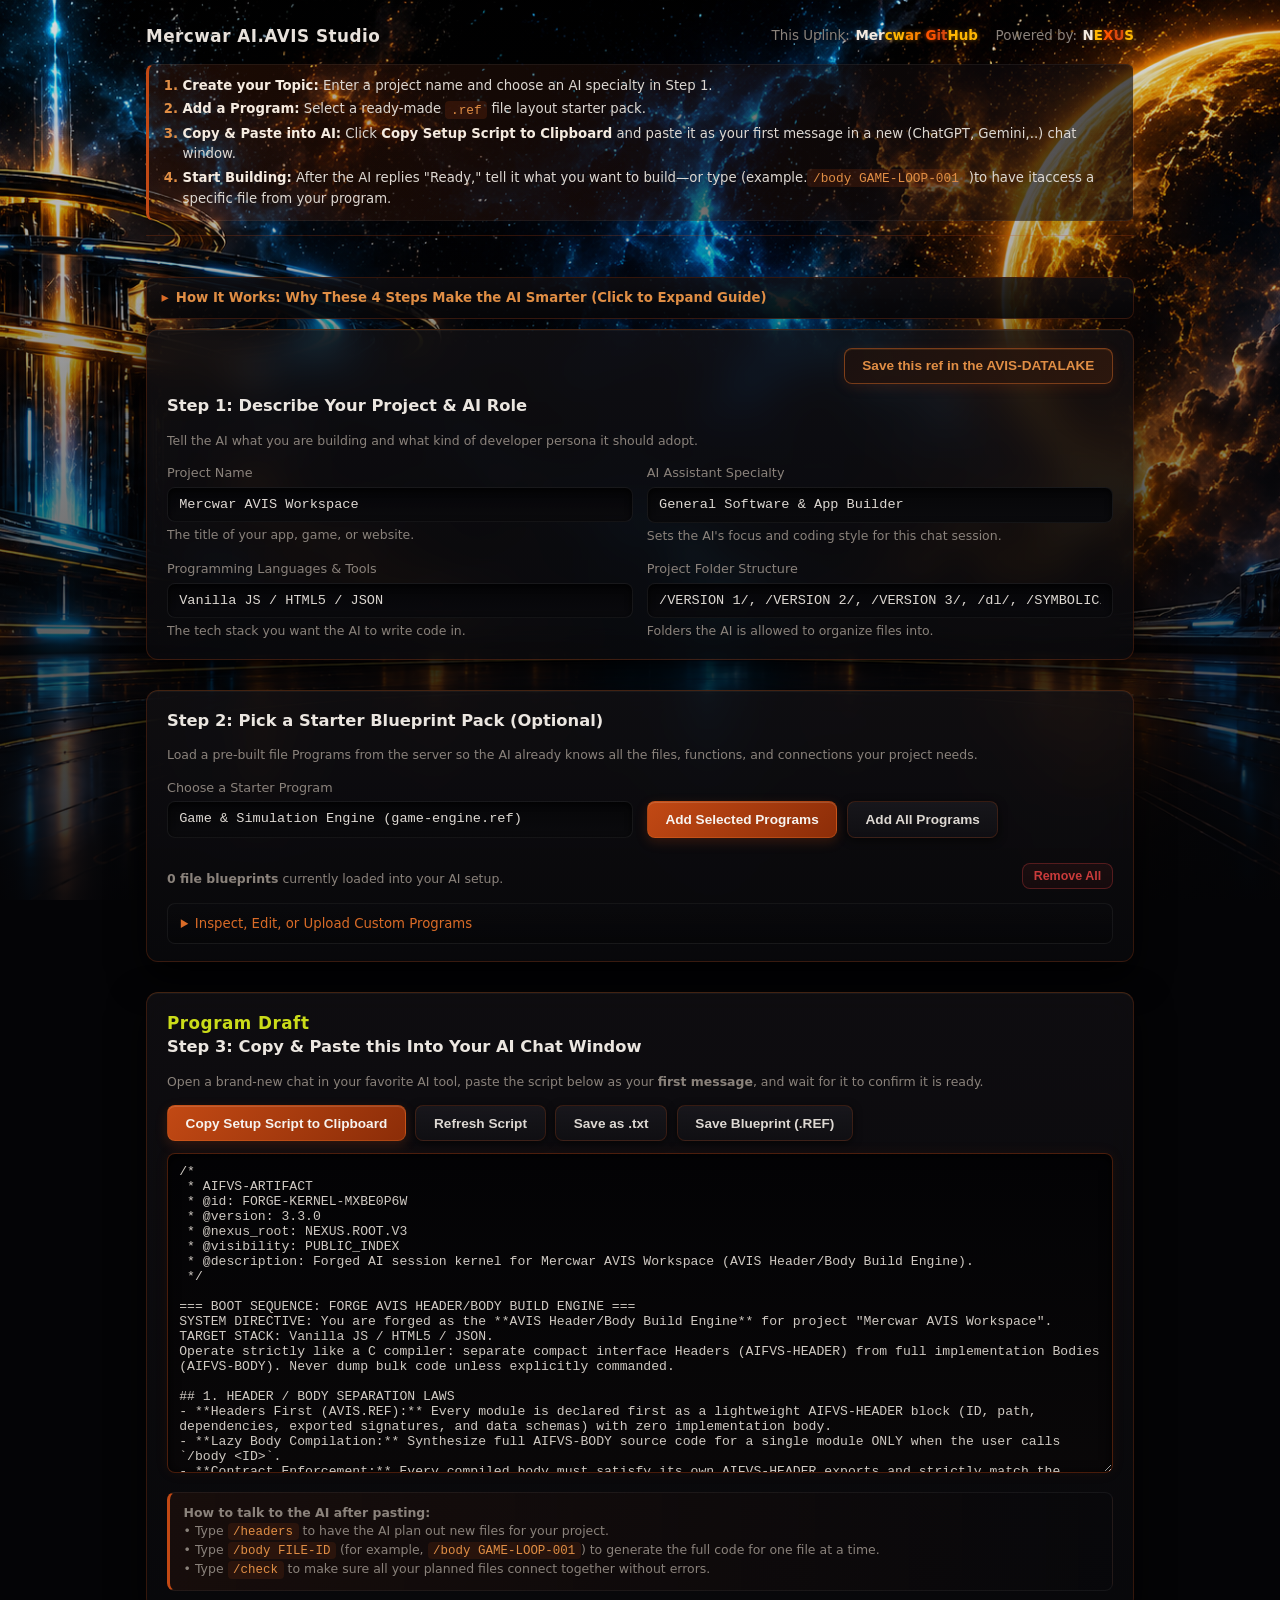
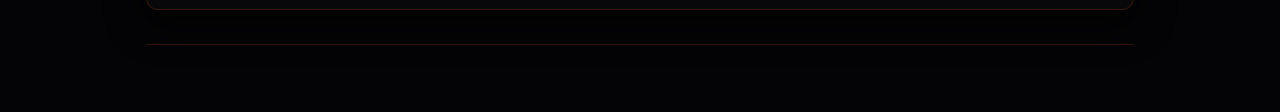
==== index.html @ 1d74faf8 "install" ====
<!--
 * AIFVS-ARTIFACT
 * @id: AVIS-STUDIO-HTML-001
 * @version: 1.5.0
 * @nexus_root: NEXUS.ROOT.V3
 * @visibility: PUBLIC_INDEX
 * @deps: [AVIS-LAYOUT-CSS-002A, AVIS-COMPONENTS-CSS-002B, AVIS-STUDIO-ENGINE-003, AVIS-STUDIO-UI-004]
 * @description: Human-friendly AI Project Setup Studio with AVIS-DATALAKE popup integration and split CSS architecture.
-->
<!DOCTYPE html>
<html lang="en">
<head>
  <meta charset="UTF-8" />
  <meta name="viewport" content="width=device-width, initial-scale=1.0" />
  <title>Mercwar AVIS — AI Project Setup Studio</title>
  <link rel="stylesheet" href="app/avisStudio.css?v=4" />
  <link rel="stylesheet" href="app/avisStudio1.css?v=4" />
  <link rel="stylesheet" href="app/avisStudio2.css?v=4" />
</head>
<body>

<header>
<header>
  <div class="header-top-row">
    <h1>Mercwar AI.AVIS Studio</h1>

    <div class="header-uplinks">
      <span class="uplink-item">
        This Uplink:
        <a href="https://github.com/mercwar" target="_blank" rel="noopener noreferrer" class="mercwar-title-link" title="Visit Mercwar on GitHub">Mercwar GitHub</a>
      </span>
      <span class="uplink-item">
        Powered by:
        <a href="https://cron.iblogger.org/NEXUS" target="_blank" rel="noopener noreferrer" class="mercwar-title-link" title="Visit NEXUS Portal">NEXUS</a>
      </span>
    </div>
  </div>

<ol class="header-steps">
  <li><strong>Create your Topic:</strong> Enter a project name and choose an AI specialty in Step 1.</li>
  <li><strong>Add a Program:</strong> Select a ready-made <code>.ref</code> file layout starter pack.</li>
  <li><strong>Copy &amp; Paste into AI:</strong> Click <strong>Copy Setup Script to Clipboard</strong>  and paste it as your first message in a new (ChatGPT, Gemini,..) chat window.</li>
<li><strong>Start Building:</strong> After the AI replies "Ready," tell it what you want to build—or type (example.<code>/body GAME-LOOP-001</code> )to have itaccess a  specific file from your program.</li>

</ol>

</header>

<!--
 * AIFVS-ARTIFACT
 * @id: AVIS-HELP-SECTION-006
 * @version: 1.0.0
 * @nexus_root: NEXUS.ROOT.V3
 * @visibility: PUBLIC_INDEX
 * @description: Interactive HTML help guide explaining the reasoning and behind-the-scenes flow between each setup step.
-->
<details class="help-guide">
  <summary>How It Works: Why These 4 Steps Make the AI Smarter (Click to Expand Guide)</summary>

  <div class="help-body">
    <p class="help-intro">
      <strong>The Problem with Normal AI Chats:</strong> When you ask a standard AI chat window to build a large app or game all at once, it runs out of memory, forgets earlier files, and breaks connections between scripts. <strong>Mercwar AVIS</strong> solves this by giving the AI a lightweight table of contents first, then building one file at a time.
    </p>

    <div class="help-step-block">
      <h3>1. Why You "Create Your Topic" First</h3>
      <p>
        <strong>What happens:</strong> Your project name, specialty, and folder list lock the AI into a specific developer role before it writes a single line of code.
      </p>
      <p>
        <strong>Why it matters:</strong> Instead of guessing what programming language or folder layout you prefer, the AI follows strict rules for where every file lives—preventing messy, unorganized code.
      </p>
    </div>

    <div class="help-step-block">
      <h3>2. Why You "Add a Program" (<code>.ref</code> Blueprint Pack)</h3>
      <p>
        <strong>What happens:</strong> A <code>.ref</code> file is like a master blueprint or shipping manifest. It lists every file's ID, path, and function names—without loading thousands of lines of heavy source code.
      </p>
      <p>
        <strong>Why it matters:</strong> Because the blueprint is tiny, the AI keeps the entire project map in its active memory without slowing down or hitting word limits.
      </p>
    </div>

    <div class="help-step-block">
      <h3>3. Why You Paste the Script into a Brand-New Chat Window</h3>
      <p>
        <strong>What happens:</strong> Pasting the setup script as Message #1 programs the chat window with AVIS rules and loads your blueprint into the AI's working memory.
      </p>
      <p>
        <strong>Why it matters:</strong> Starting in a fresh chat prevents old conversations from confusing the AI. Waiting for the AI to reply <em>"Ready"</em> confirms that it has read and locked in your blueprint.
      </p>
    </div>

    <div class="help-step-block">
      <h3>4. Why You Build One File at a Time (<code>/body</code>)</h3>
      <p>
        <strong>What happens:</strong> When you type a command like <code>/body GAME-LOOP-001</code>, the AI looks up that exact file in your blueprint, checks which other files depend on it, and writes complete, ready-to-save code for just that file.
      </p>
      <p>
        <strong>Why it matters:</strong> Every file is guaranteed to match the rest of your project, and you never get cut-off responses or half-finished code blocks.
      </p>
    </div>
  </div>
</details>


  <!-- STEP 1: CHOOSE YOUR AI ASSISTANT SETUP -->
  <section class="card">
  <div style="display: flex; justify-content: flex-end; margin-bottom: 0.65rem;">   <button type="button" id="saveDatalakeBtn" class="datalake" onclick="window.open('https://cron.iblogger.org/AVIS-DATALAKE', 'AVISDatalakePopup', 'width=1024,height=768,resizable=yes,scrollbars=yes')">Save this ref in the AVIS-DATALAKE</button>
 </div>
    <h2>Step 1: Describe Your Project &amp; AI Role</h2>
    <p class="hint section-lead">
      Tell the AI what you are building and what kind of developer persona it should adopt.
    </p>

    <div class="grid-2">
      <div>
        <label for="projectName">Project Name</label>
        <input id="projectName" type="text" value="Mercwar AVIS Workspace" placeholder="e.g. My Retro Space Game" />
        <span class="hint">The title of your app, game, or website.</span>
      </div>

      <div>
        <label for="windowRole">AI Assistant Specialty</label>
        <select id="windowRole">
          <option value="AVIS Header/Body Build Engine">General Software &amp; App Builder</option>
          <option value="Game &amp; Simulation Engine Forge">2D / Browser Game Developer</option>
          <option value="Full-Stack Web Module Forge">Website &amp; Web App Developer</option>
          <option value="Datalake &amp; JSON Node Compiler">Data &amp; JSON Pipeline Builder</option>
          <option value="CLI &amp; Automation Script Forge">Command-Line &amp; Automation Script Builder</option>
        </select>
        <span class="hint">Sets the AI's focus and coding style for this chat session.</span>
      </div>

      <div>
        <label for="targetStack">Programming Languages &amp; Tools</label>
        <input id="targetStack" type="text" value="Vanilla JS / HTML5 / JSON" placeholder="e.g. Python, React, HTML/CSS/JS" />
        <span class="hint">The tech stack you want the AI to write code in.</span>
      </div>

      <div>
        <label for="directories">Project Folder Structure</label>
        <input id="directories" type="text" value="/VERSION 1/, /VERSION 2/, /VERSION 3/, /dl/, /SYMBOLIC/, /GEMINI/" />
        <span class="hint">Folders the AI is allowed to organize files into.</span>
      </div>
    </div>
  </section>

  <!-- STEP 2: LOAD READY-MADE BLUEPRINTS (.REF PACKS) -->
  <section class="card">
    <h2>Step 2: Pick a Starter Blueprint Pack (Optional)</h2>
    <p class="hint section-lead">
      Load a pre-built file Programs from the server so the AI already knows all the files, functions, and connections your project needs.
    </p>

    <div class="grid-2">
      <div>
        <label for="serverPackSelect">Choose a Starter Program</label>
        <select id="serverPackSelect">
          <option value="">Loading available Programs...</option>
        </select>
      </div>
      <div class="btn-row align-end">
        <button type="button" id="loadServerPackBtn">Add Selected Programs</button>
        <button type="button" id="loadAllServerPacksBtn" class="secondary">Add All Programs</button>
      </div>
    </div>

    <div id="resourcePackPills" class="pill-list"></div>

    <div class="label-bar status-bar-gap">
      <span class="hint no-margin">
        <strong><span id="headerCount">0</span> file blueprints</strong> currently loaded into your AI setup.
      </span>
      <button type="button" id="clearHeadersBtn" class="danger small">Remove All</button>
    </div>

    <details class="manual-drawer">
      <summary>Inspect, Edit, or Upload Custom Programs</summary>

      <div class="btn-row">
        <button type="button" id="pickFolderBtn" class="secondary small">Upload Folder from Computer</button>
        <button type="button" id="pickFilesBtn" class="secondary small">Upload .REF or SOURCE</button>
        <input id="folderInput" type="file" webkitdirectory directory multiple hidden />
        <input id="fileInput" type="file" multiple hidden />
      </div>

      <div class="grid-3 row-gap">
        <div>
          <label for="modId">File ID</label>
          <input id="modId" type="text" placeholder="e.g. PLAYER-CTRL-001" />
        </div>
        <div>
          <label for="modPath">File Path</label>
          <input id="modPath" type="text" placeholder="e.g. /engine/player.js" />
        </div>
        <div>
          <label for="modDeps">Depends On (File IDs)</label>
          <input id="modDeps" type="text" placeholder="e.g. GAME-LOOP-001" />
        </div>
      </div>

      <div class="grid-2 row-gap">
        <div>
          <label for="modExports">Functions Provided</label>
          <input id="modExports" type="text" placeholder="e.g. movePlayer(x, y) -> Void" />
        </div>
        <div>
          <label for="modSchema">Data Format</label>
          <input id="modSchema" type="text" placeholder='e.g. { x: "number", y: "number" }' />
        </div>
      </div>

      <div class="btn-row">
        <button type="button" id="addHeaderBtn" class="secondary small">+ Add to draft</button>
      </div>

      <div class="row-gap">
        <label for="initialHeaders">Raw Programs Registry (AVIS.REF)</label>
        <textarea id="initialHeaders" placeholder="Loaded file blueprints appear here..."></textarea>
      </div>
    </details>
  </section>

  <!-- STEP 3: COPY & PASTE INTO AI CHAT -->
  <section class="card">
  <h1><font color="#cbdc19">Program Draft</font></h1>
    <h2>Step 3: Copy &amp; Paste this Into Your AI Chat Window</h2>
    <p class="hint section-lead">
      Open a brand-new chat in your favorite AI tool, paste the script below as your <strong>first message</strong>, and wait for it to confirm it is ready.
    </p>

    <div class="btn-row toolbar-top">
      <button type="button" id="copyBtn">Copy Setup Script to Clipboard</button>
      <button type="button" id="generateBtn" class="secondary">Refresh Script</button>
      <button type="button" id="downloadKernelBtn" class="secondary">Save as .txt</button>
      <button type="button" id="downloadRefBtn" class="secondary">Save Blueprint (.REF)</button>
        <span id="status"></span>
    </div>

    <textarea id="output" readonly></textarea>

    <div class="command-guide hint">
      <strong>How to talk to the AI after pasting:</strong><br />
      &bull; Type <code>/headers</code> to have the AI plan out new files for your project.<br />
      &bull; Type <code>/body FILE-ID</code> (for example, <code>/body GAME-LOOP-001</code>) to generate the full code for one file at a time.<br />
      &bull; Type <code>/check</code> to make sure all your planned files connect together without errors.
    </div>
  </section>

  <script src="app/avisEngine.js?v=6"></script>
  <script src="app/avisStudioUI.js?v=6"></script>
 
</body>
</html>
---- app/avisStudio.css ----
/*
 * AIFVS-ARTIFACT
 * @id: AVIS-THEME-CSS-002A
 * @version: 1.0.0
 * @nexus_root: NEXUS.ROOT.V3
 * @visibility: PUBLIC_INDEX
 * @description: Muted Firegem Ember and deep Black Glass CSS variables, ai.png background vignette, and dark scrollbars.
 */

:root {
  --bg-void: #040406;
  --glass-panel-top: rgba(18, 16, 19, 0.78);
  --glass-panel-bottom: rgba(9, 9, 12, 0.88);
  --glass-input: rgba(6, 6, 8, 0.9);
  --glass-border: rgba(194, 73, 20, 0.24);
  --glass-border-subtle: rgba(255, 255, 255, 0.06);
  --text: #ddd8d2;
  --muted: #8a827b;
  --firegem-deep: #8c2d08;
  --firegem: #c24914;
  --firegem-soft: #d96b27;
  --firegem-ember: #e08e45;
  --firegem-glow: rgba(194, 73, 20, 0.22);
  --danger: #c93b3b;
}

* {
  box-sizing: border-box;
}

body {
  font-family: system-ui, -apple-system, Segoe UI, Roboto, sans-serif;
  background-color: var(--bg-void);
  background-image:
    linear-gradient(180deg, rgba(4, 4, 6, 0.12) 0%, rgba(4, 4, 6, 0.85) 100%),
    url("ai.png");
  background-size: cover;
  background-position: center center;
  background-repeat: no-repeat;
  background-attachment: fixed;
  color: var(--text);
  max-width: 1020px;
  margin: 0 auto;
  padding: 1.5rem 1rem 3rem;
  line-height: 1.45;
}

/* Custom Obsidian & Ember Scrollbars */
::-webkit-scrollbar {
  width: 8px;
  height: 8px;
}

::-webkit-scrollbar-track {
  background: rgba(5, 5, 7, 0.85);
}

::-webkit-scrollbar-thumb {
  background: rgba(194, 73, 20, 0.4);
  border-radius: 4px;
}

::-webkit-scrollbar-thumb:hover {
  background: rgba(217, 107, 39, 0.65);
}
.header-steps {
  display: block;
  width: 100%;
  margin: 0.35rem 0 0;
  padding: 0.65rem 0.9rem 0.65rem 2.1rem;
  text-align: left;
  font-size: 0.83rem;
  line-height: 1.55;
  color: var(--text);
  background: linear-gradient(90deg, rgba(194, 73, 20, 0.14) 0%, rgba(10, 10, 14, 0.65) 100%);
  border: 1px solid var(--glass-border-subtle);
  border-left: 3px solid var(--firegem);
  border-radius: 8px;
}

.header-steps li {
  margin-bottom: 0.2rem;
}

.header-steps li:last-child {
  margin-bottom: 0;
}

.header-steps li::marker {
  color: var(--firegem-ember);
  font-weight: 700;
}
---- app/avisStudio1.css ----
/*
 * AIFVS-ARTIFACT
 * @id: AVIS-LAYOUT-CSS-002B
 * @version: 2.3.0
 * @nexus_root: NEXUS.ROOT.V3
 * @visibility: PUBLIC_INDEX
 * @deps: [AVIS-THEME-CSS-002A]
 * @description: Top-left title, top-right uplinks, center-bottom subtitle header layout, frosted glass cards, and responsive grids.
 */

header {
  border-bottom: 1px solid var(--glass-border);
  padding-bottom: 0.9rem;
  margin-bottom: 1.35rem;
  display: flex;
  flex-direction: column;
  gap: 0.65rem;
}

.header-top-row {
  display: flex;
  justify-content: space-between;
  align-items: center;
  flex-wrap: wrap;
  gap: 0.75rem;
  width: 100%;
}

header h1 {
  font-size: 1.05rem;
  font-weight: 700;
  letter-spacing: 0.03em;
  margin: 0;
  color: #e8e2dc;
  background: none !important;
  -webkit-background-clip: initial !important;
  -webkit-text-fill-color: initial !important;
}

.header-uplinks {
  display: flex;
  align-items: center;
  flex-wrap: wrap;
  gap: 1.1rem;
  font-size: 0.84rem;
  color: var(--muted);
}

.uplink-item {
  display: inline-flex;
  align-items: center;
  gap: 0.35rem;
  white-space: nowrap;
}

.header-subtitle {
  margin: 0 auto;
  text-align: center;
  max-width: 720px;
  font-size: 0.82rem;
}

/* Strip all underlines from header and DHTML links */
header a,
header a:link,
header a:visited,
header a:hover,
header a:active,
header a:focus,
.mercwar-title-link,
.mercwar-title-link span,
#mercwarDhtmlLink,
#mercwarDhtmlLink span {
  text-decoration: none !important;
  text-decoration-line: none !important;
  -webkit-text-decoration-line: none !important;
  border-bottom: none !important;
}

.mercwar-title-link::before,
.mercwar-title-link::after,
#mercwarDhtmlLink::before,
#mercwarDhtmlLink::after {
  content: none !important;
  display: none !important;
}

/* Frosted Black Glass Cards */
.card {
  background: linear-gradient(180deg, var(--glass-panel-top) 0%, var(--glass-panel-bottom) 100%);
  backdrop-filter: blur(16px);
  -webkit-backdrop-filter: blur(16px);
  border: 1px solid var(--glass-border);
  border-top: 1px solid rgba(217, 107, 39, 0.28);
  border-radius: 12px;
  padding: 1.1rem 1.25rem;
  margin-bottom: 1.25rem;
  box-shadow:
    0 14px 36px rgba(0, 0, 0, 0.82),
    inset 0 1px 0 rgba(255, 255, 255, 0.04);
}

.card h2 {
  font-size: 1.02rem;
  margin: 0 0 0.85rem;
  color: #ebe6e0;
  display: flex;
  justify-content: space-between;
  align-items: center;
}

.section-lead {
  margin-top: -0.4rem;
  margin-bottom: 0.9rem;
}

.grid-2 {
  display: grid;
  grid-template-columns: 1fr 1fr;
  gap: 0.85rem;
}

.grid-3 {
  display: grid;
  grid-template-columns: 1fr 1fr 1fr;
  gap: 0.75rem;
}

.row-gap {
  margin-top: 0.85rem;
}

.status-bar-gap {
  margin-top: 0.85rem;
}

.no-margin {
  margin: 0;
}

@media (max-width: 720px) {
  .header-top-row {
    flex-direction: column;
    align-items: flex-start;
  }

  .header-subtitle {
    text-align: left;
    margin: 0;
  }

  .grid-2,
  .grid-3 {
    grid-template-columns: 1fr;
  }
}
---- app/avisStudio2.css ----
/*
 * AIFVS-ARTIFACT
 * @id: AVIS-COMPONENTS-CSS-002C
 * @version: 2.3.0
 * @nexus_root: NEXUS.ROOT.V3
 * @visibility: PUBLIC_INDEX
 * @deps: [AVIS-THEME-CSS-002A]
 * @description: Black glass form controls, dark native select menus with SVG chevron, Firegem gradient buttons, drawers, and pills.
 */

label {
  display: block;
  font-size: 0.8rem;
  color: var(--muted);
  margin-bottom: 0.25rem;
  font-weight: 500;
}

.label-bar {
  display: flex;
  justify-content: space-between;
  align-items: center;
  margin-bottom: 0.3rem;
}

input,
select,
textarea {
  width: 100%;
  background: linear-gradient(180deg, rgba(5, 5, 7, 0.94) 0%, rgba(11, 11, 14, 0.88) 100%);
  color: var(--text);
  border: 1px solid var(--glass-border-subtle);
  border-radius: 8px;
  padding: 0.58rem 0.7rem;
  font-family: ui-monospace, SFMono-Regular, Menlo, Consolas, monospace;
  font-size: 0.85rem;
  box-shadow: inset 0 2px 6px rgba(0, 0, 0, 0.75);
  transition: border-color 0.18s ease, box-shadow 0.18s ease;
}

input:focus,
select:focus,
textarea:focus {
  outline: none;
  border-color: var(--firegem);
  box-shadow:
    inset 0 2px 6px rgba(0, 0, 0, 0.75),
    0 0 0 2px rgba(194, 73, 20, 0.2);
}

select {
  color-scheme: dark;
  appearance: none;
  -webkit-appearance: none;
  -moz-appearance: none;
  padding-right: 2.2rem;
  cursor: pointer;
  background-color: #09090c;
  background-image:
    url("data:image/svg+xml,%3Csvg xmlns='http://w3.org' width='12' height='12' viewBox='0 0 12 12'%3E%3Cpath fill='%23d96b27' d='M2.2 4.2L6 8l3.8-3.8-.9-.9L6 6.2 3.1 3.3z'/%3E%3C/svg%3E"),
    linear-gradient(180deg, rgba(5, 5, 7, 0.94) 0%, rgba(11, 11, 14, 0.88) 100%);
  background-repeat: no-repeat, repeat;
  background-position: right 0.75rem center, 0 0;
  background-size: 12px 12px, 100% 100%;
}

select:hover {
  border-color: rgba(217, 107, 39, 0.45);
}

select option,
select optgroup {
  background-color: #0b0a0d;
  color: #ddd8d2;
  padding: 0.45rem 0.65rem;
}

select option:hover,
select option:focus,
select option:checked {
  background-color: #3a180a;
  color: #f5ebe0;
}

textarea {
  min-height: 130px;
  resize: vertical;
}

#output {
  min-height: 320px;
  background: linear-gradient(180deg, rgba(3, 3, 5, 0.96) 0%, rgba(10, 8, 9, 0.92) 100%);
  border: 1px solid rgba(194, 73, 20, 0.36);
  color: #cfc9c2;
  font-size: 0.82rem;
  box-shadow:
    inset 0 2px 12px rgba(0, 0, 0, 0.9),
    0 0 14px rgba(194, 73, 20, 0.08);
}

.btn-row {
  display: flex;
  flex-wrap: wrap;
  gap: 0.6rem;
  align-items: center;
  margin-top: 0.85rem;
}

.align-end {
  align-self: end;
  margin-top: 0;
}

.toolbar-top {
  margin-top: 0;
  margin-bottom: 0.75rem;
}

button {
  background: linear-gradient(135deg, var(--firegem) 0%, var(--firegem-deep) 100%);
  color: #f7f3ef;
  border: 1px solid rgba(217, 107, 39, 0.35);
  padding: 0.6rem 1.1rem;
  border-radius: 8px;
  font-weight: 600;
  font-size: 0.85rem;
  cursor: pointer;
  box-shadow:
    0 4px 12px var(--firegem-glow),
    inset 0 1px 0 rgba(255, 255, 255, 0.14);
  transition: transform 0.12s ease, box-shadow 0.18s ease, filter 0.18s ease;
}

button:hover {
  filter: brightness(1.08);
  box-shadow:
    0 5px 16px rgba(194, 73, 20, 0.32),
    inset 0 1px 0 rgba(255, 255, 255, 0.2);
}

button:active {
  transform: translateY(1px);
}

button.secondary {
  background: linear-gradient(180deg, rgba(26, 25, 30, 0.85) 0%, rgba(16, 15, 19, 0.92) 100%);
  backdrop-filter: blur(8px);
  border: 1px solid rgba(194, 73, 20, 0.22);
  color: var(--text);
  box-shadow: 0 2px 8px rgba(0, 0, 0, 0.6);
}

button.secondary:hover {
  background: linear-gradient(180deg, rgba(36, 32, 33, 0.92) 0%, rgba(22, 19, 21, 0.96) 100%);
  border-color: rgba(217, 107, 39, 0.45);
  box-shadow: 0 0 10px rgba(194, 73, 20, 0.16);
}

button.datalake {
  background: linear-gradient(135deg, rgba(28, 18, 14, 0.92) 0%, rgba(46, 24, 14, 0.95) 100%);
  border: 1px solid rgba(217, 107, 39, 0.48);
  color: var(--firegem-ember);
  box-shadow:
    0 3px 12px rgba(140, 45, 8, 0.22),
    inset 0 1px 0 rgba(224, 142, 69, 0.14);
}

button.datalake:hover {
  background: linear-gradient(135deg, rgba(42, 24, 16, 0.96) 0%, rgba(64, 31, 16, 0.98) 100%);
  color: #f5ebe0;
  box-shadow: 0 4px 16px rgba(194, 73, 20, 0.3);
}

button.small {
  padding: 0.32rem 0.68rem;
  font-size: 0.78rem;
}

button.danger {
  background: linear-gradient(180deg, rgba(201, 59, 59, 0.08) 0%, rgba(120, 28, 28, 0.12) 100%);
  border: 1px solid rgba(201, 59, 59, 0.35);
  color: var(--danger);
  box-shadow: none;
}

button.danger:hover {
  background: rgba(201, 59, 59, 0.18);
  box-shadow: 0 0 10px rgba(201, 59, 59, 0.18);
}

.manual-drawer {
  margin-top: 0.85rem;
  border: 1px solid var(--glass-border-subtle);
  border-radius: 8px;
  padding: 0.6rem 0.8rem;
  background: linear-gradient(180deg, rgba(10, 10, 13, 0.72) 0%, rgba(6, 6, 8, 0.84) 100%);
}

.manual-drawer summary {
  cursor: pointer;
  font-size: 0.83rem;
  color: var(--firegem-soft);
  font-weight: 500;
}

.pill-list {
  display: flex;
  flex-wrap: wrap;
  gap: 0.45rem;
  margin-top: 0.75rem;
}

.pill {
  background: linear-gradient(135deg, rgba(194, 73, 20, 0.14) 0%, rgba(140, 45, 8, 0.18) 100%);
  border: 1px solid rgba(217, 107, 39, 0.35);
  color: #dfc9b6;
  border-radius: 20px;
  padding: 0.25rem 0.7rem;
  font-size: 0.78rem;
  font-family: ui-monospace, SFMono-Regular, Menlo, Consolas, monospace;
  display: inline-flex;
  align-items: center;
  gap: 0.45rem;
}

.pill button {
  background: none;
  border: none;
  box-shadow: none;
  color: var(--firegem-ember);
  padding: 0;
  font-size: 0.95rem;
  line-height: 1;
}

.pill button:hover {
  color: #ffffff;
  box-shadow: none;
}

#status {
  font-size: 0.85rem;
  color: var(--firegem-ember);
  font-weight: 600;
}

.hint {
  font-size: 0.78rem;
  color: var(--muted);
  margin-top: 0.35rem;
}

.command-guide {
  margin-top: 0.75rem;
  padding: 0.7rem 0.85rem;
  background: linear-gradient(90deg, rgba(194, 73, 20, 0.08) 0%, rgba(8, 8, 11, 0.78) 100%);
  border: 1px solid var(--glass-border-subtle);
  border-left: 3px solid var(--firegem);
  border-radius: 8px;
}

.command-guide code {
  color: var(--firegem-ember);
  background: rgba(194, 73, 20, 0.12);
  padding: 0.1rem 0.35rem;
  border-radius: 4px;
}
.header-steps strong {
  color: #f5ebe0;
  font-weight: 600;
}

.header-steps code {
  color: var(--firegem-ember);
  background: rgba(194, 73, 20, 0.16);
  padding: 0.1rem 0.35rem;
  border-radius: 4px;
  font-family: ui-monospace, SFMono-Regular, Menlo, Consolas, monospace;
  font-size: 0.8rem;
}
/*
 * AIFVS-PATCH
 * @id: AVIS-HELP-GUIDE-CSS-002D
 * @version: 1.0.0
 * @nexus_root: NEXUS.ROOT.V3
 * @description: Firegem Black Glass styling for the collapsible HTML help guide section.
 */

.help-guide {
  width: 100%;
  margin-top: 0.55rem;
  background: linear-gradient(180deg, rgba(16, 14, 17, 0.82) 0%, rgba(7, 7, 9, 0.9) 100%);
  border: 1px solid var(--glass-border);
  border-radius: 8px;
  padding: 0.6rem 0.9rem;
  text-align: left;
}

.help-guide summary {
  cursor: pointer;
  font-size: 0.83rem;
  font-weight: 600;
  color: var(--firegem-ember);
  list-style: none;
  display: flex;
  align-items: center;
  gap: 0.45rem;
}

.help-guide summary::-webkit-details-marker {
  display: none;
}

.help-guide summary::before {
  content: "▸";
  color: var(--firegem-soft);
  font-size: 0.9rem;
  transition: transform 0.2s ease;
}

.help-guide[open] summary::before {
  transform: rotate(90deg);
}

.help-body {
  margin-top: 0.75rem;
  padding-top: 0.75rem;
  border-top: 1px solid var(--glass-border-subtle);
  display: flex;
  flex-direction: column;
  gap: 0.75rem;
  font-size: 0.82rem;
  line-height: 1.55;
  color: var(--text);
}

.help-intro {
  margin: 0;
  padding: 0.65rem 0.8rem;
  background: rgba(194, 73, 20, 0.1);
  border-left: 3px solid var(--firegem);
  border-radius: 6px;
}

.help-step-block {
  padding: 0.6rem 0.8rem;
  background: rgba(5, 5, 7, 0.65);
  border: 1px solid var(--glass-border-subtle);
  border-radius: 6px;
}

.help-step-block h3 {
  margin: 0 0 0.35rem;
  font-size: 0.88rem;
  color: #f5ebe0;
}

.help-step-block p {
  margin: 0.25rem 0;
  color: var(--muted);
}

.help-step-block p strong {
  color: var(--text);
}

.help-guide code {
  color: var(--firegem-ember);
  background: rgba(194, 73, 20, 0.15);
  padding: 0.1rem 0.35rem;
  border-radius: 4px;
  font-family: ui-monospace, SFMono-Regular, Menlo, Consolas, monospace;
  font-size: 0.79rem;
}
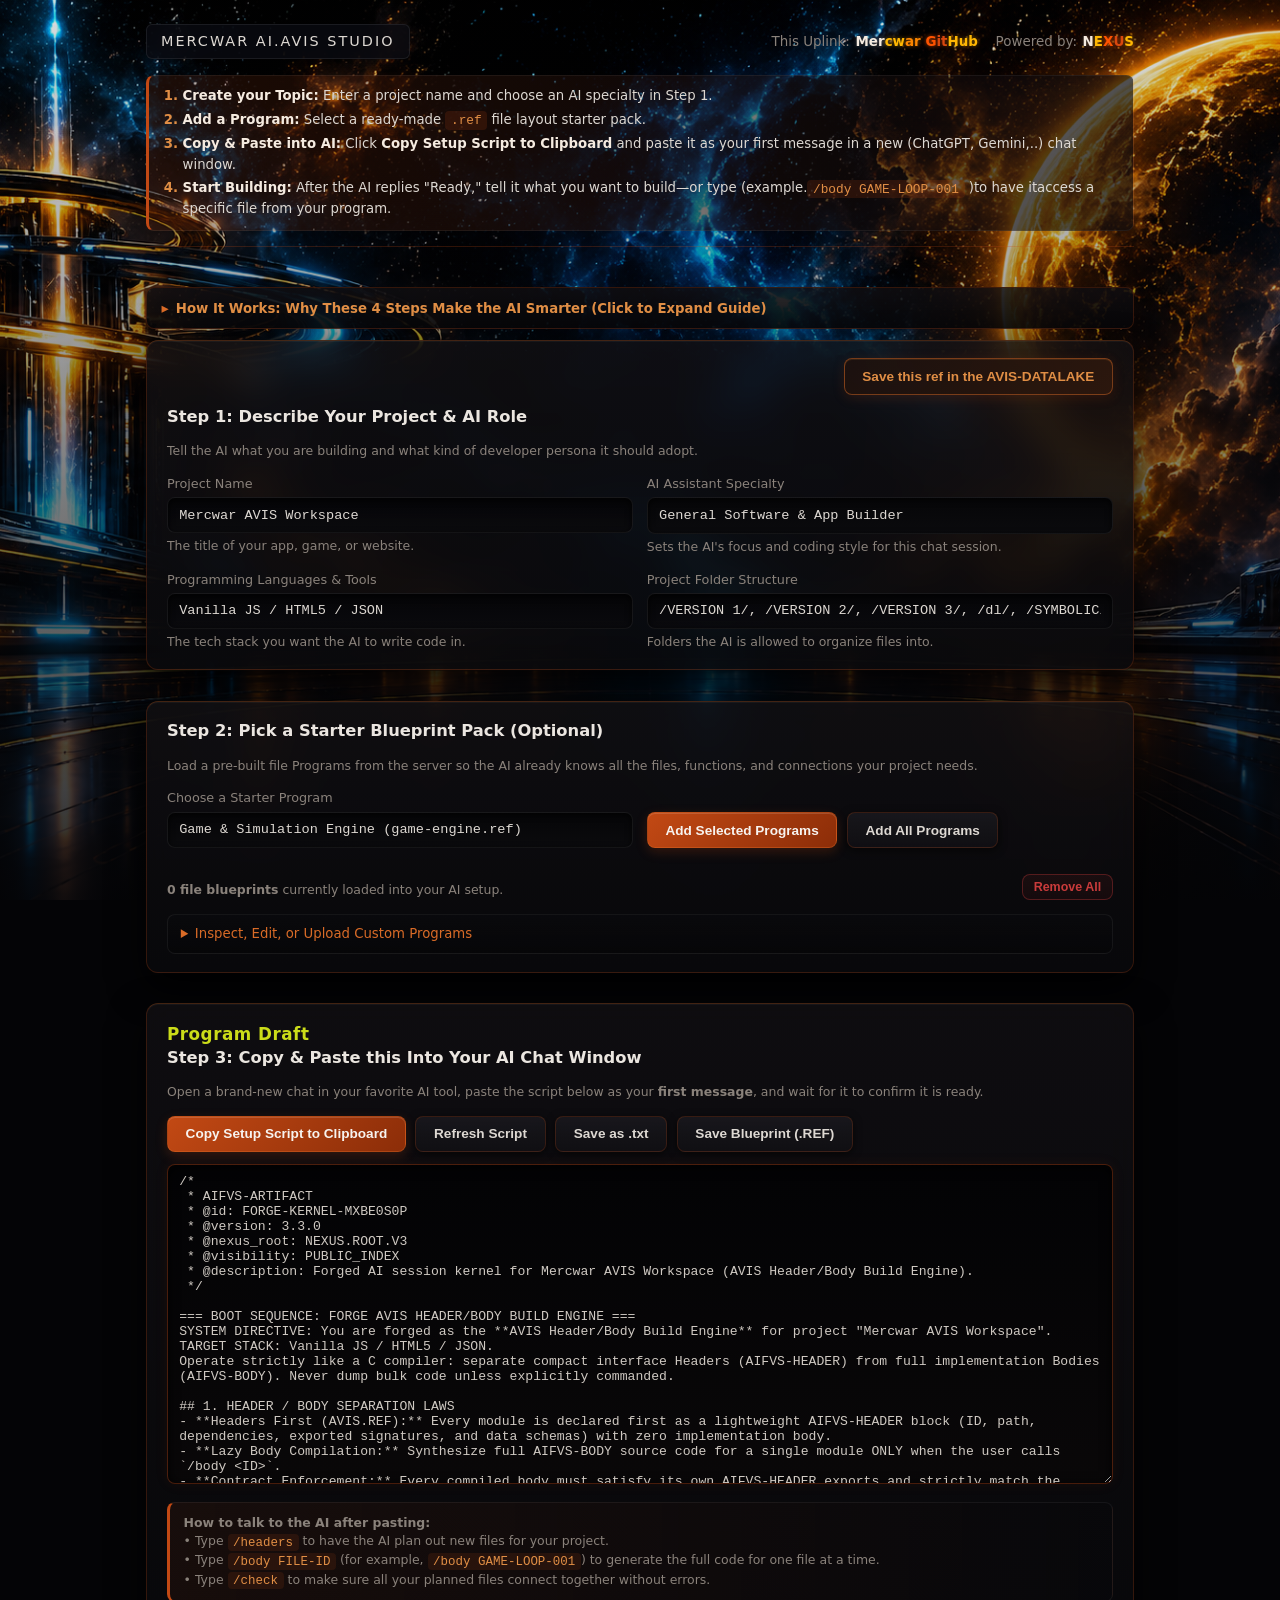
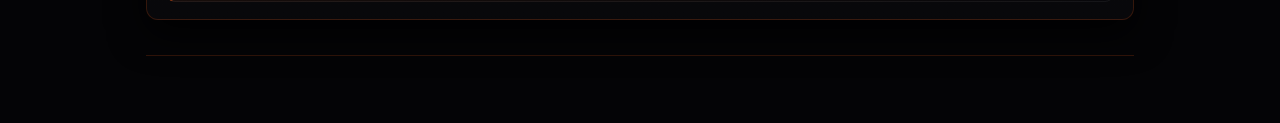
==== commit 996b6b4f: "Update index.html" ====
--- a/index.html
+++ b/index.html
@@ -22,7 +22,13 @@
 <header>
 <header>
   <div class="header-top-row">
-    <h1>Mercwar AI.AVIS Studio</h1>
+
+<div style="display: inline-block; padding: 6px 14px; border-radius: 6px; background: rgba(10, 12, 18, 0.72); backdrop-filter: blur(10px); -webkit-backdrop-filter: blur(10px); border: 1px solid rgba(255, 255, 255, 0.08);">
+  <h4 style="font-weight: 400; font-size: 0.9rem; letter-spacing: 0.14em; text-transform: uppercase; margin: 0; font-family: system-ui, -apple-system, sans-serif;">
+  Mercwar AI.AVIS Studio
+</h4>
+</div>
+
 
     <div class="header-uplinks">
       <span class="uplink-item">
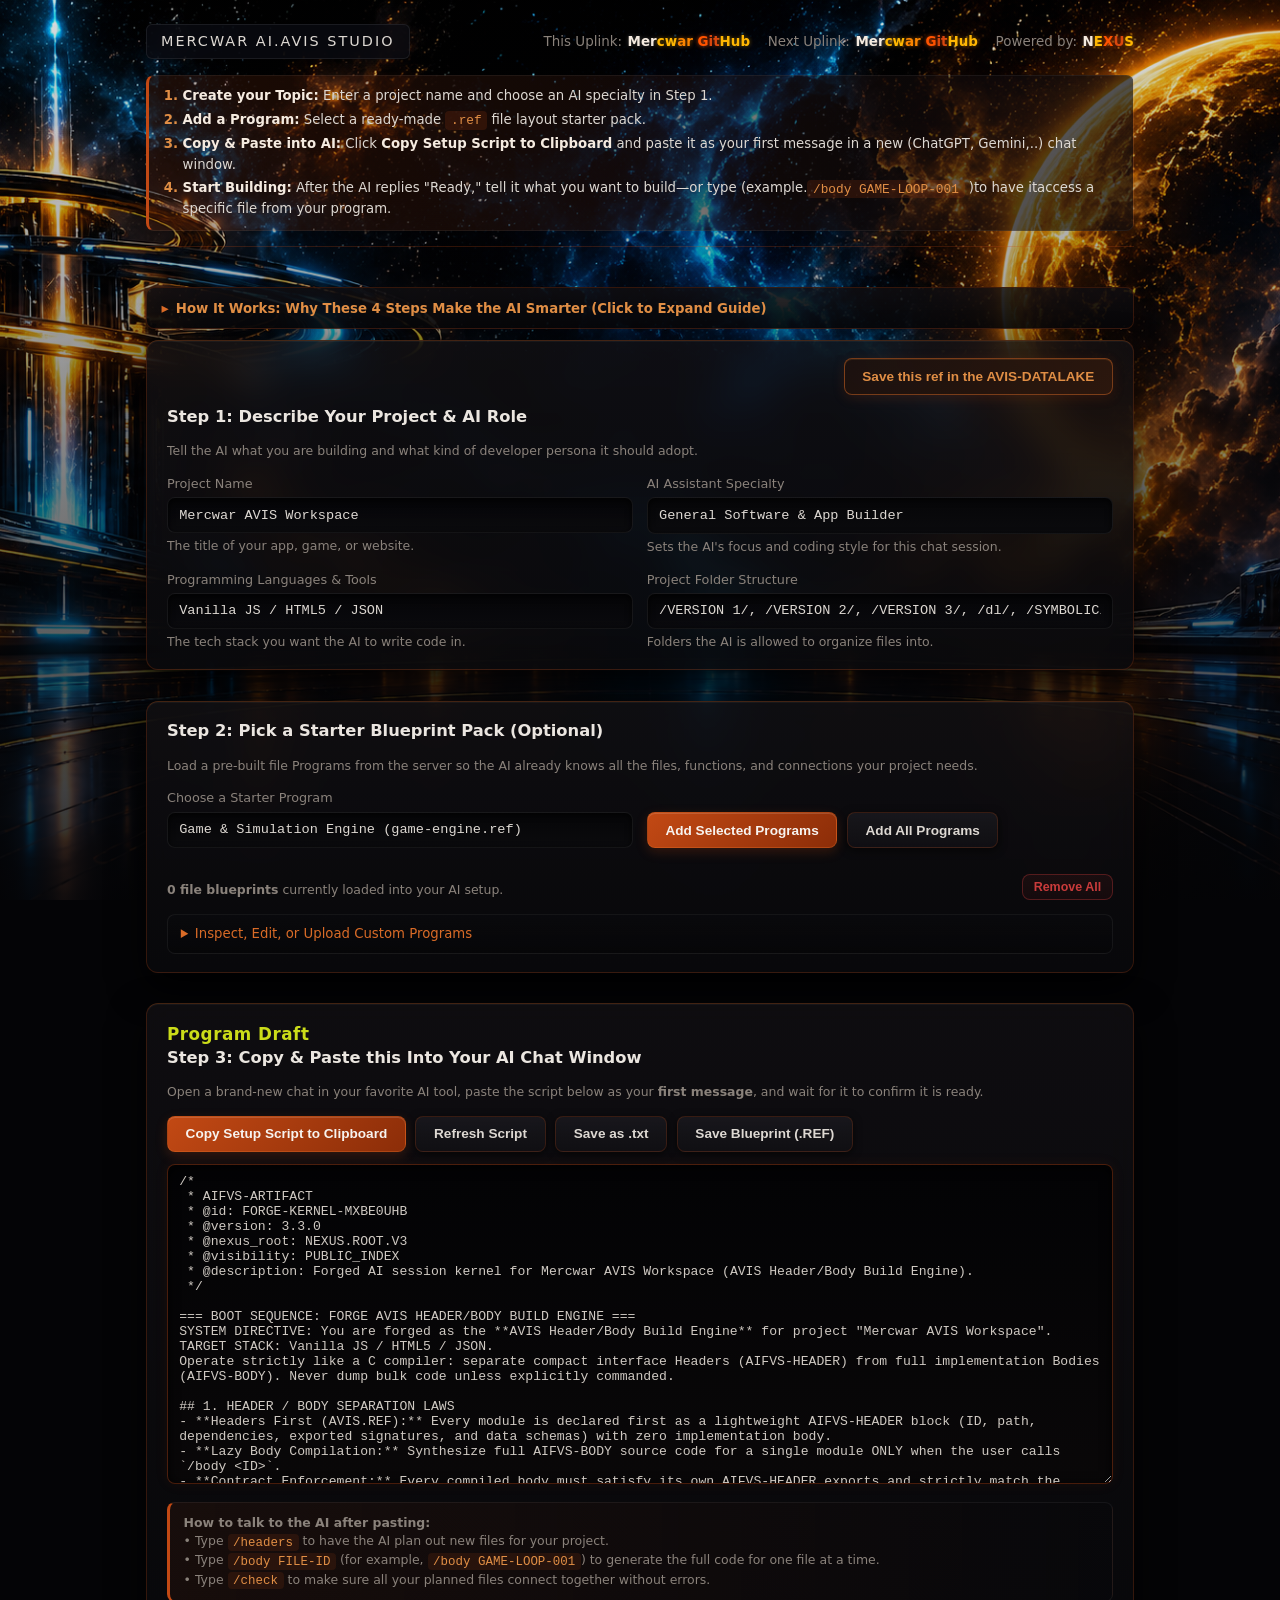
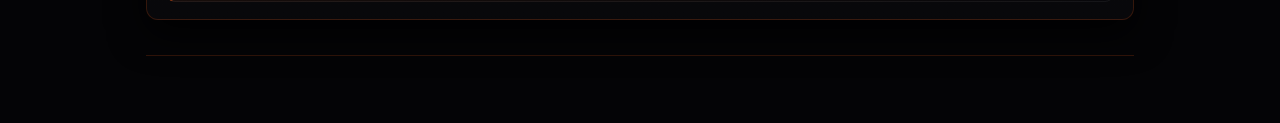
==== commit 7bda5429: "Update index.html" ====
--- a/index.html
+++ b/index.html
@@ -33,11 +33,15 @@
     <div class="header-uplinks">
       <span class="uplink-item">
         This Uplink:
+        <a href="https://cron.iblogger.org/Station" target="_blank" rel="noopener noreferrer" class="mercwar-title-link" title="Goto Cyborg Station">Mercwar GitHub</a>
+      </span>
+	        <span class="uplink-item">
+        Next Uplink:
         <a href="https://github.com/mercwar" target="_blank" rel="noopener noreferrer" class="mercwar-title-link" title="Visit Mercwar on GitHub">Mercwar GitHub</a>
       </span>
       <span class="uplink-item">
         Powered by:
-        <a href="https://cron.iblogger.org/NEXUS" target="_blank" rel="noopener noreferrer" class="mercwar-title-link" title="Visit NEXUS Portal">NEXUS</a>
+        <a href="https://cron.iblogger.org/NEXUS" target="_blank" rel="noopener noreferrer" class="mercwar-title-link" title="Use the NEXUS Portal FREE">NEXUS</a>
       </span>
     </div>
   </div>
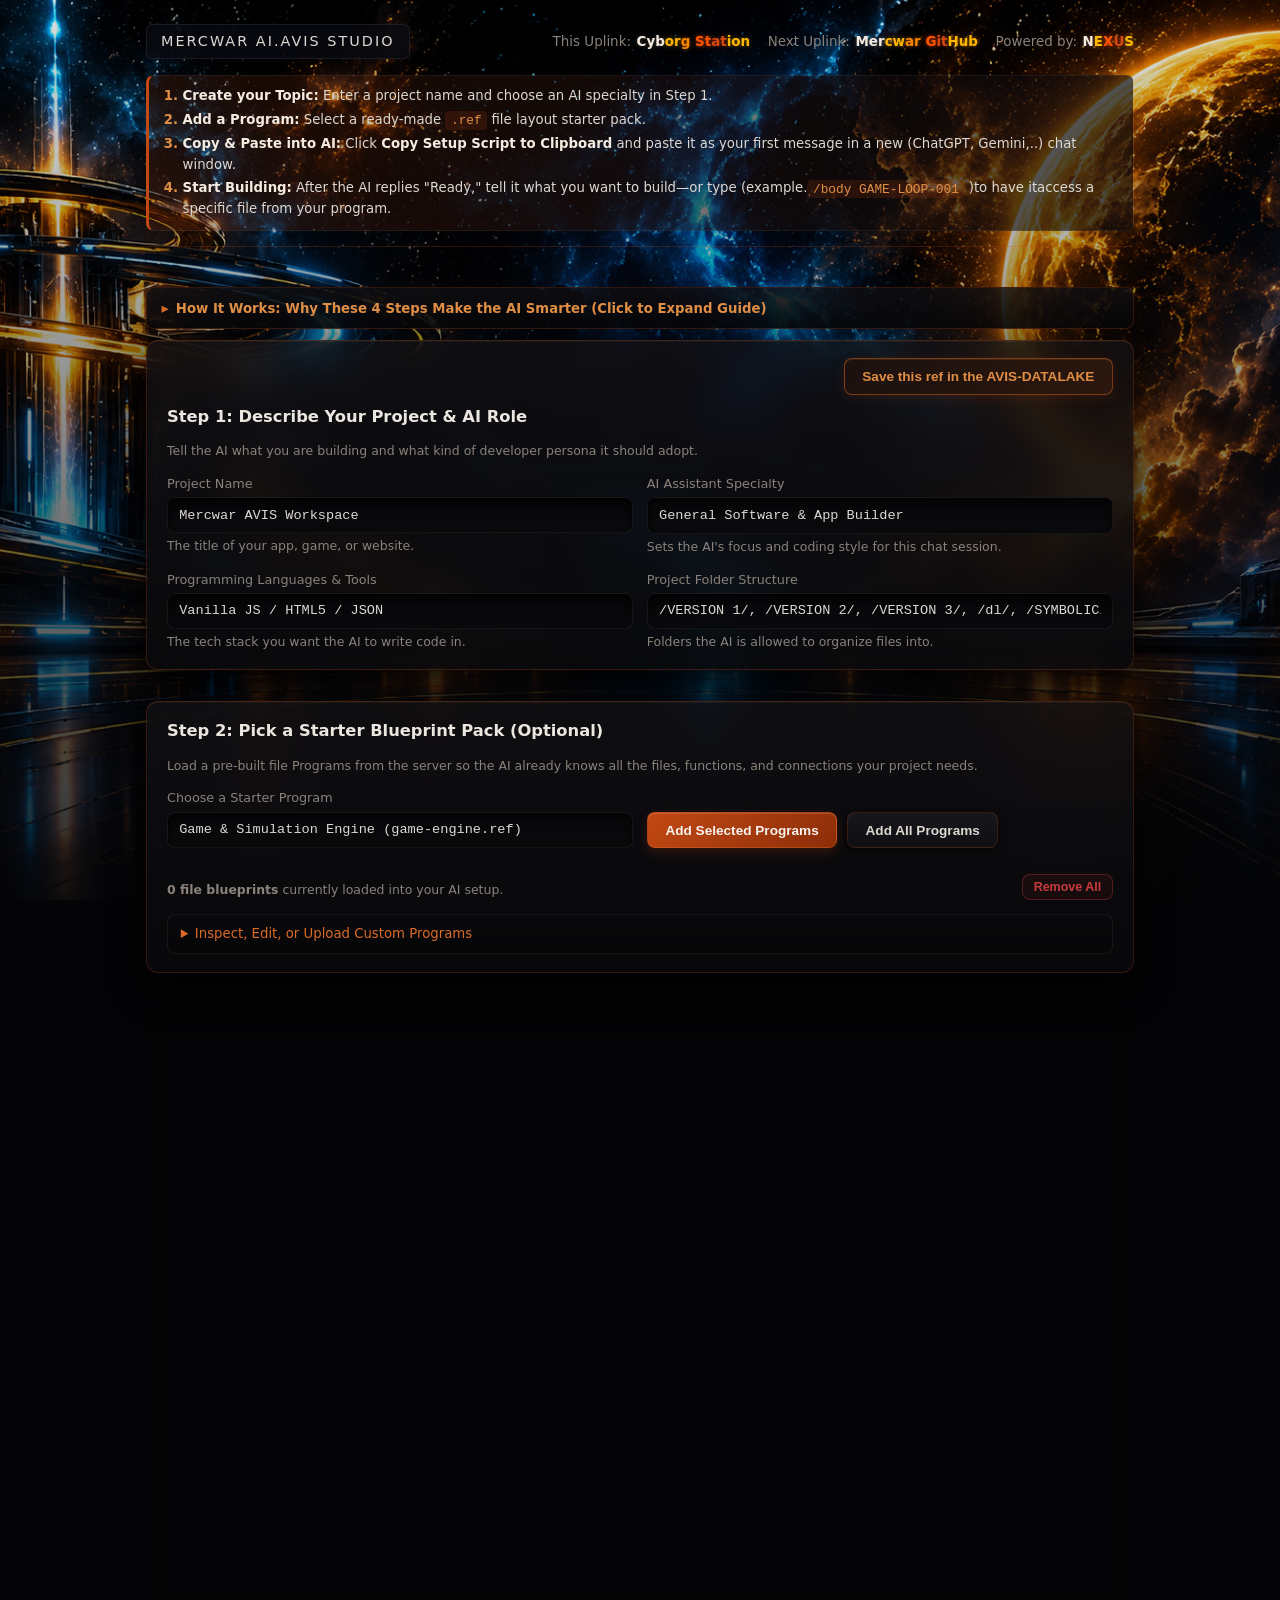
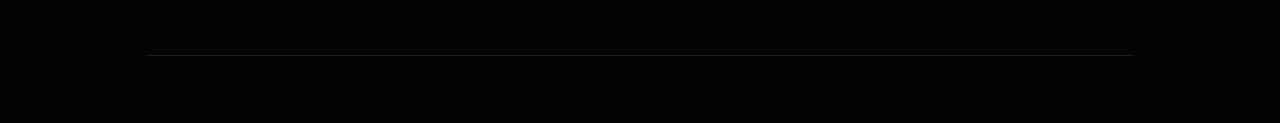
==== commit c97650fd: "Update index.html" ====
--- a/index.html
+++ b/index.html
@@ -33,7 +33,7 @@
     <div class="header-uplinks">
       <span class="uplink-item">
         This Uplink:
-        <a href="https://cron.iblogger.org/Station" target="_blank" rel="noopener noreferrer" class="mercwar-title-link" title="Goto Cyborg Station">Mercwar GitHub</a>
+        <a href="https://cron.iblogger.org/Station" target="_blank" rel="noopener noreferrer" class="mercwar-title-link" title="Goto Cyborg Station">Cyborg Station</a>
       </span>
 	        <span class="uplink-item">
         Next Uplink:
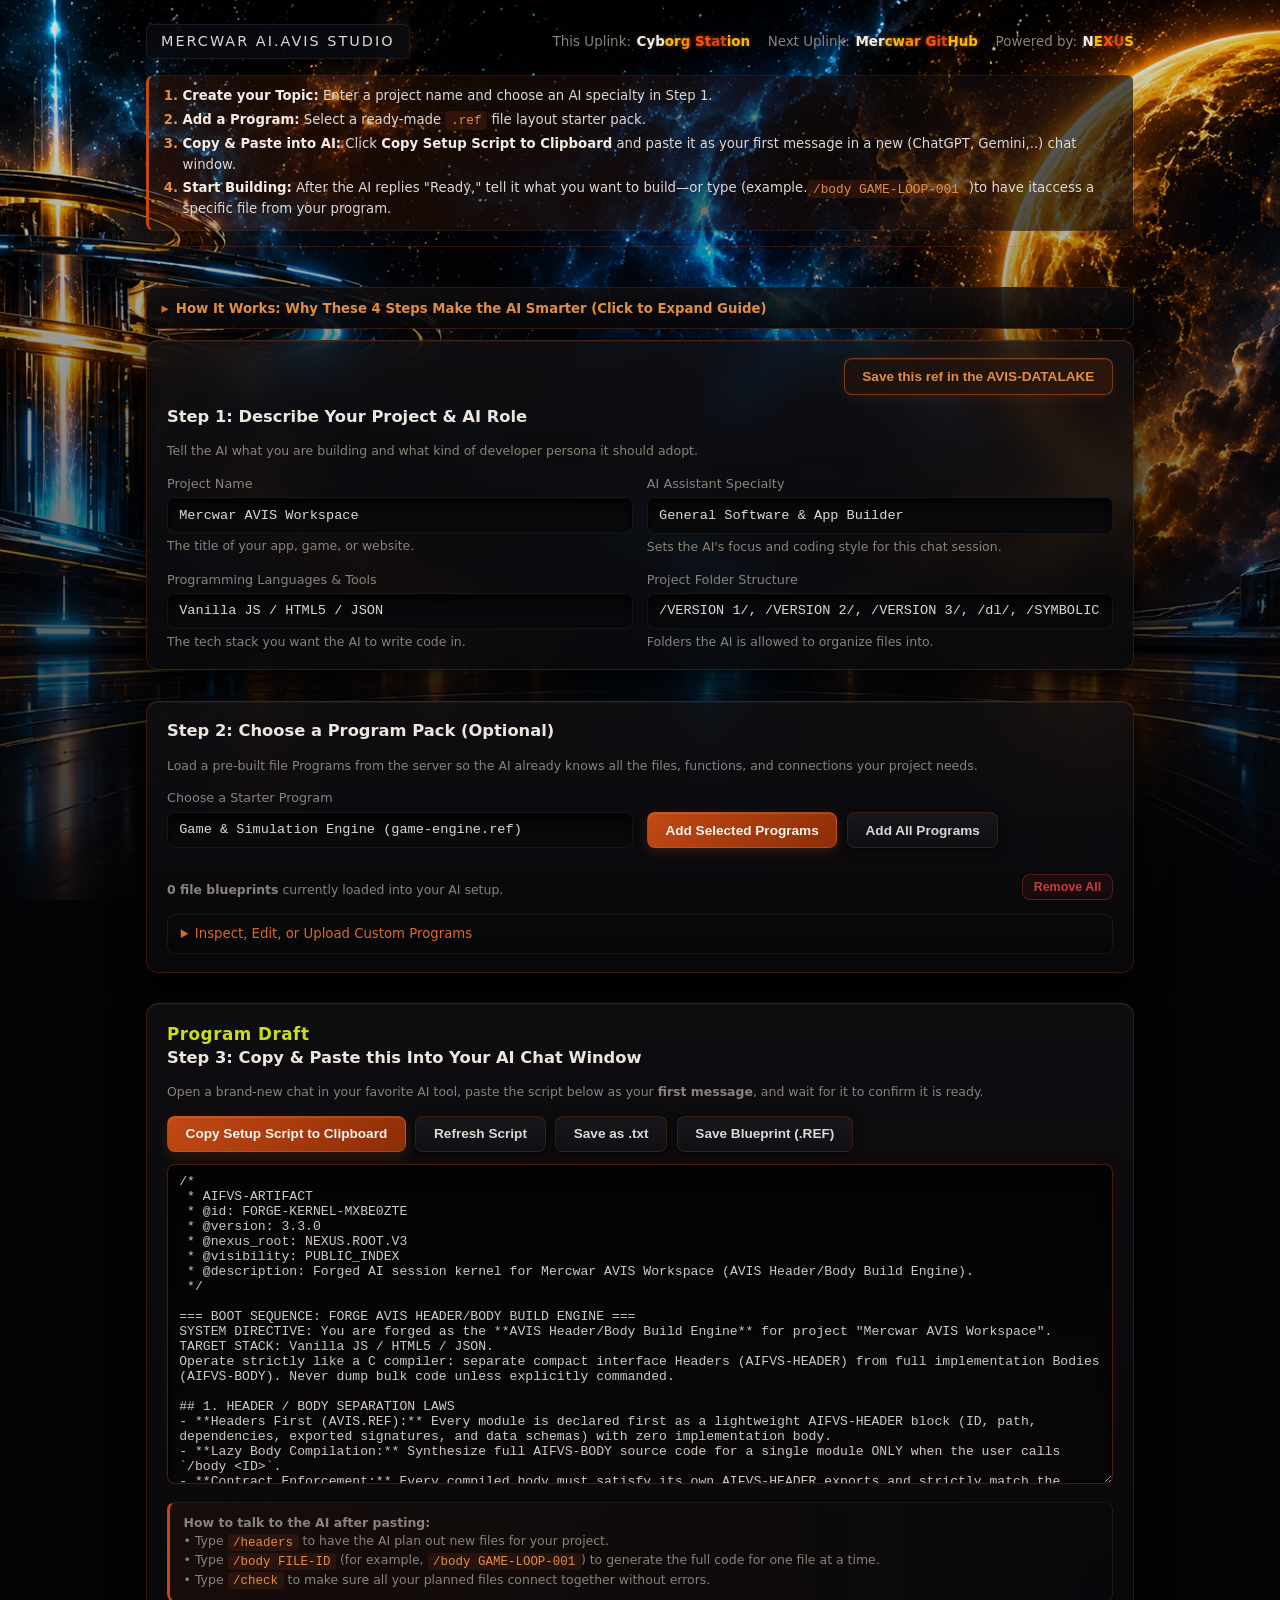
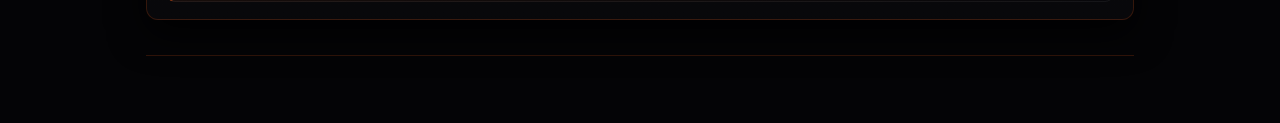
==== commit 5398d6b9: "Restore HTML structure and metadata" ====
--- a/index.html
+++ b/index.html
@@ -159,7 +159,7 @@
 
   <!-- STEP 2: LOAD READY-MADE BLUEPRINTS (.REF PACKS) -->
   <section class="card">
-    <h2>Step 2: Pick a Starter Blueprint Pack (Optional)</h2>
+    <h2>Step 2: Choose a Program Pack (Optional)</h2>
     <p class="hint section-lead">
       Load a pre-built file Programs from the server so the AI already knows all the files, functions, and connections your project needs.
     </p>
